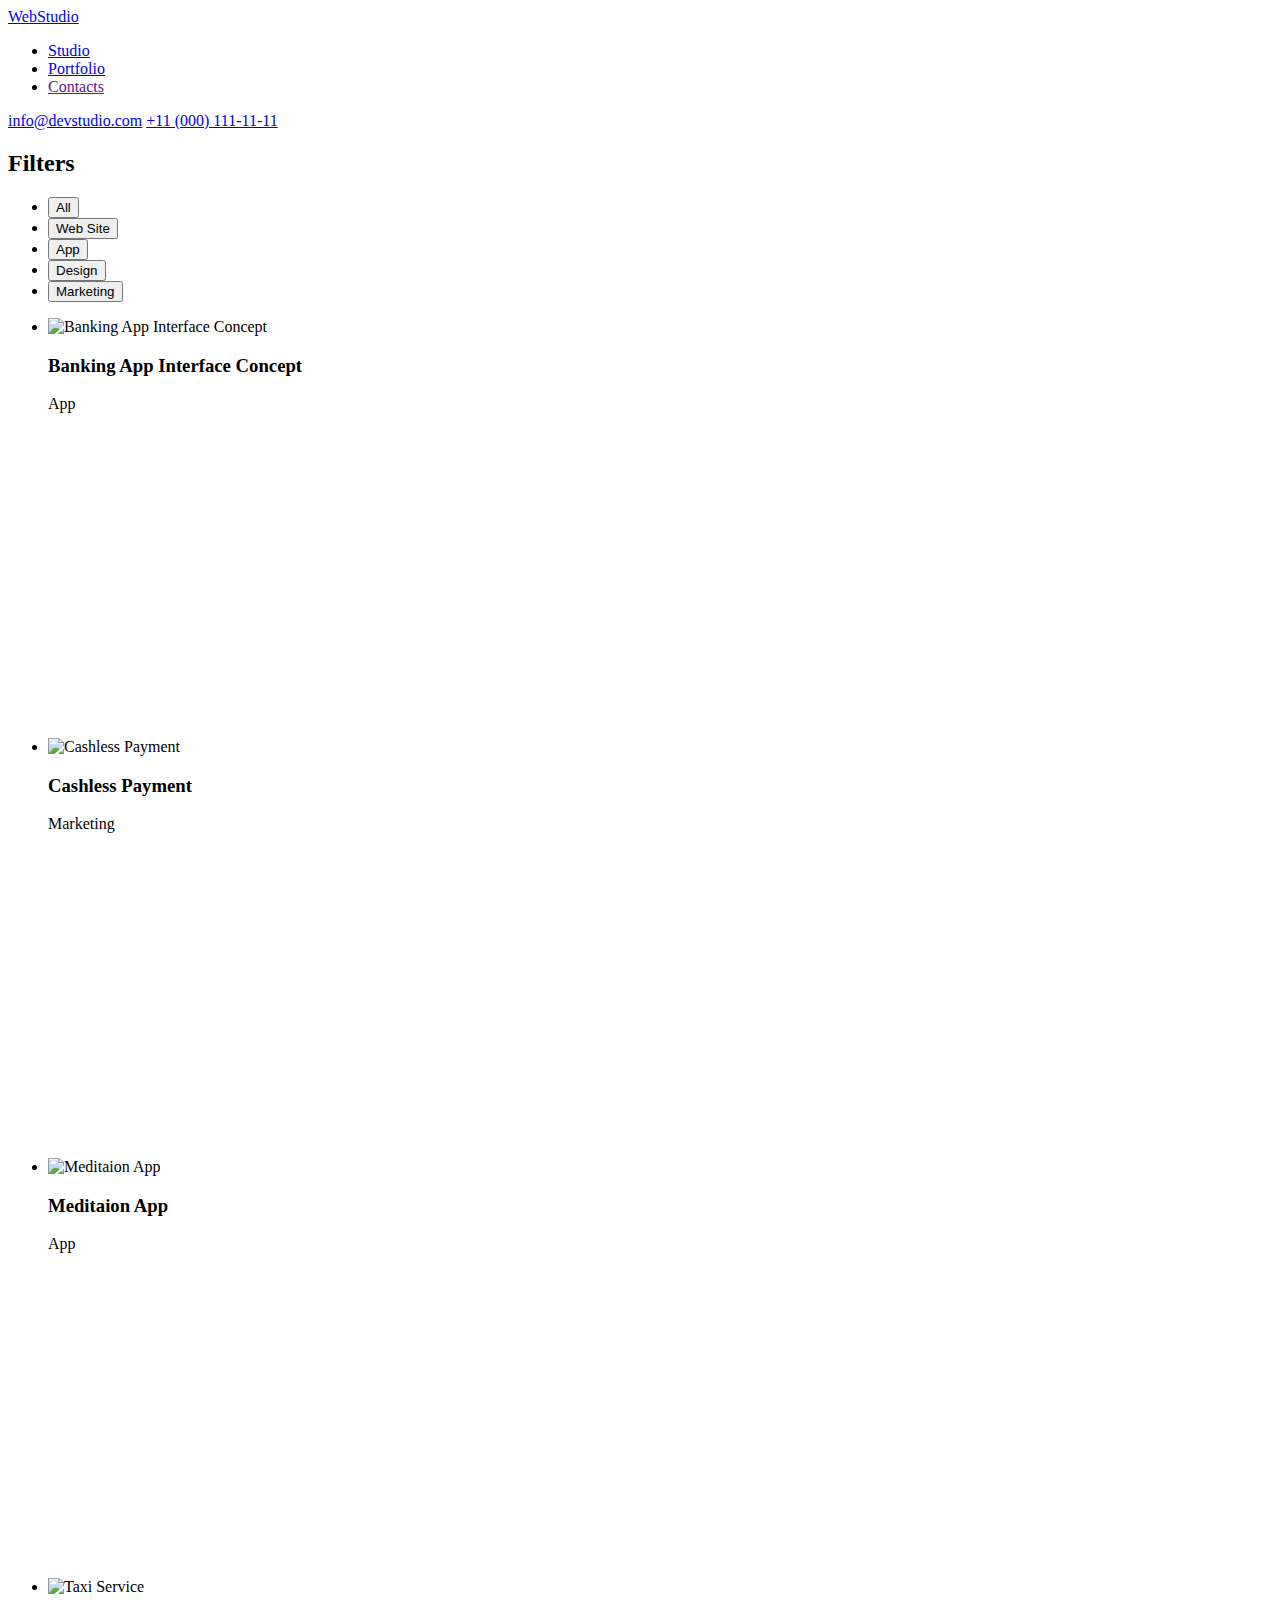
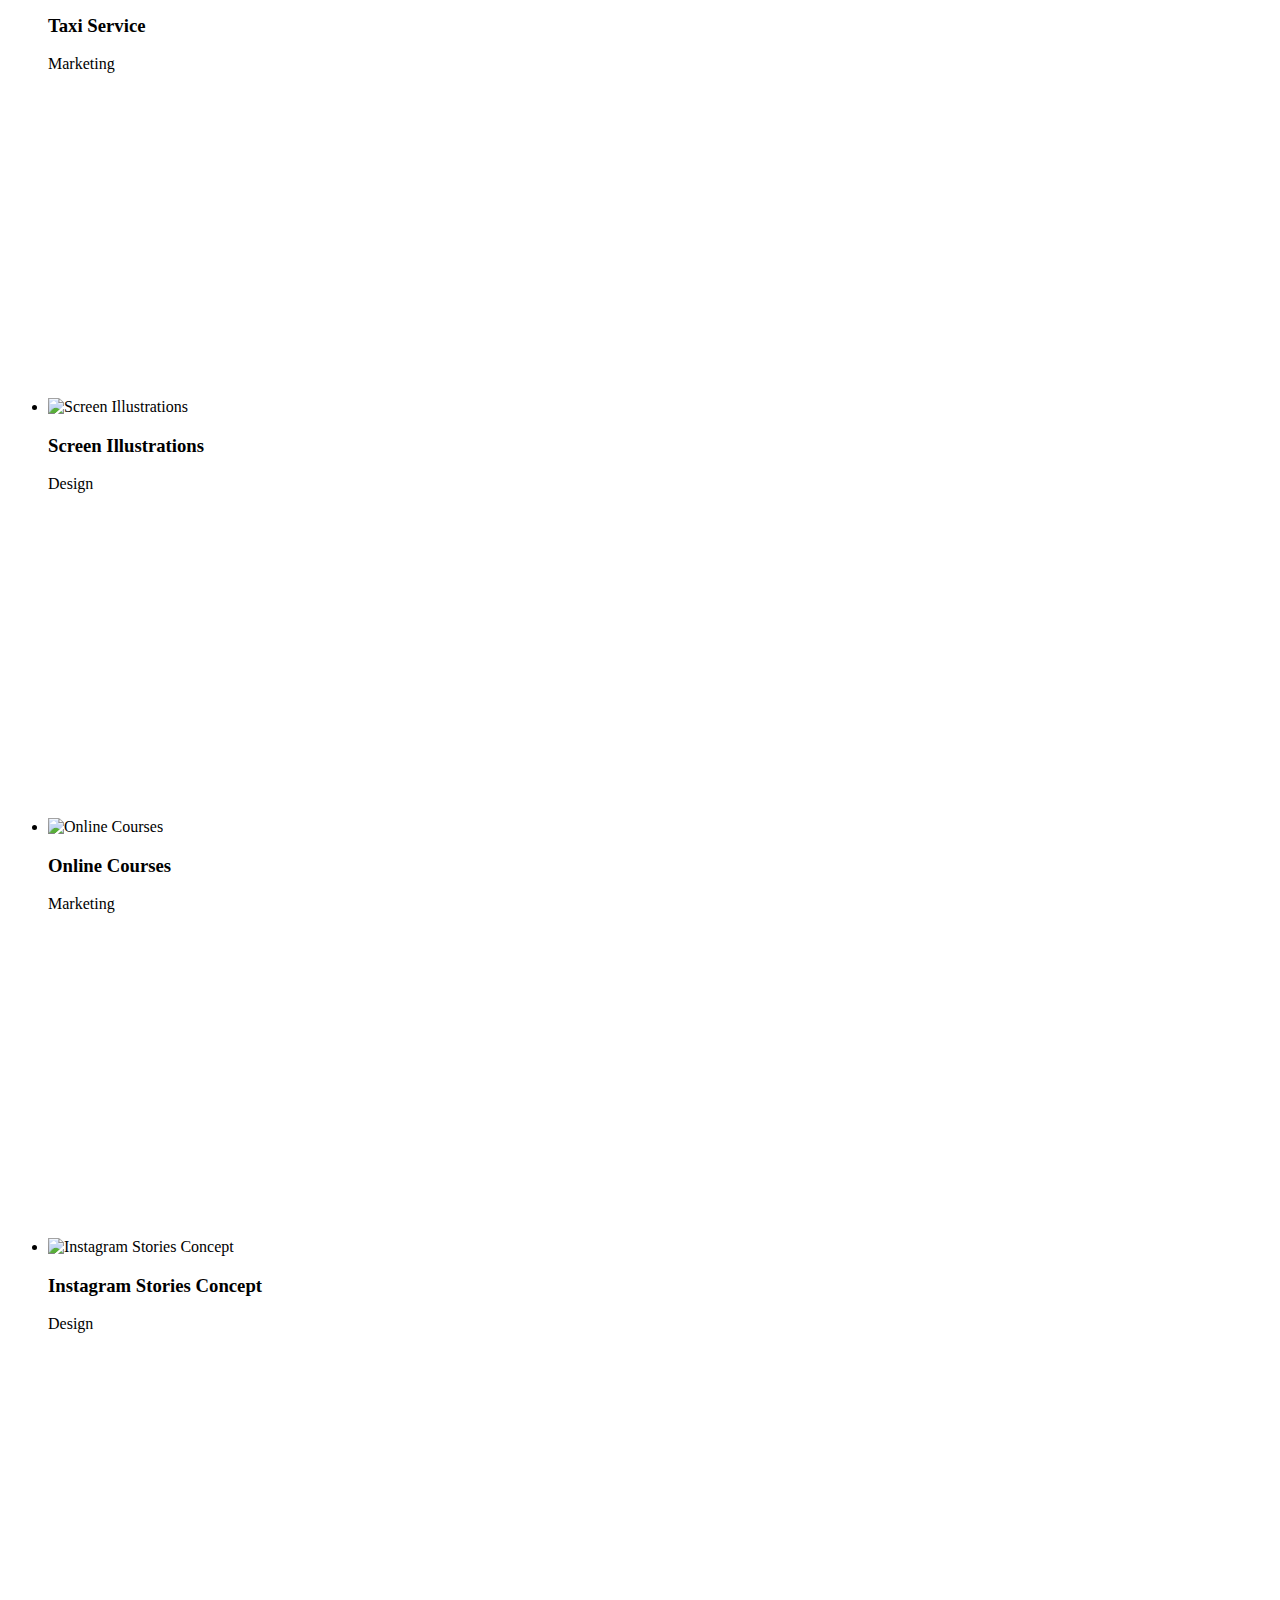
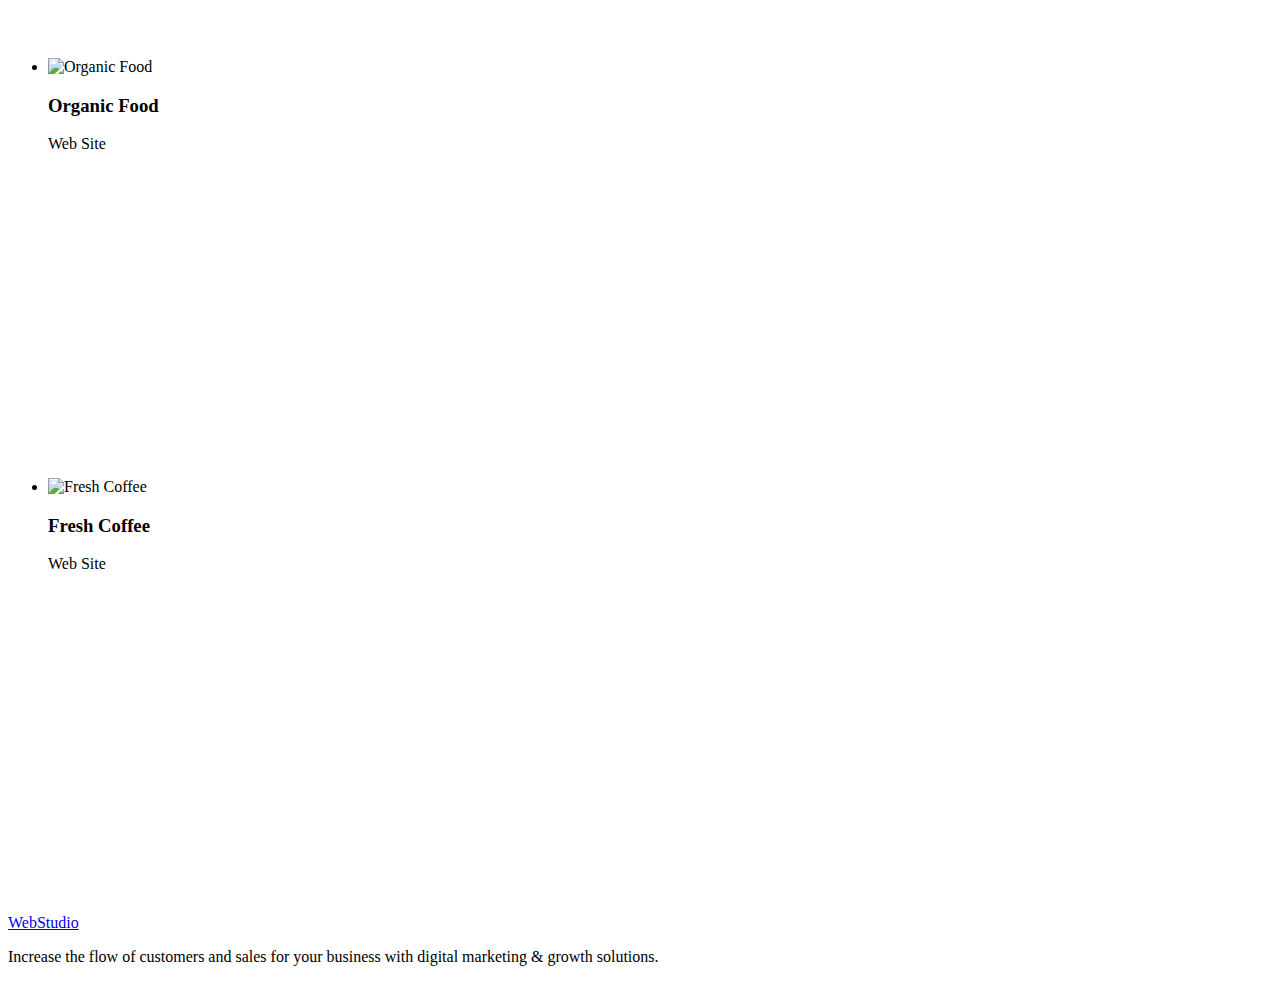
==== portfolio.html @ fdb26c15 "Create portfolio.html" ====
<!DOCTYPE html>
<html lang="en">
<head>
    <meta charset="UTF-8">
    <meta http-equiv="X-UA-Compatible" content="IE=edge">
    <meta name="viewport" content="width=device-width, initial-scale=1.0">
    <title>Portfolio</title>
    <link rel="preconnect" href="https://fonts.googleapis.com">
    <link rel="preconnect" href="https://fonts.gstatic.com" crossorigin>
    <link href="https://fonts.googleapis.com/css2?family=Raleway:wght@800&family=Roboto:wght@400;500;700;900&display=swap" rel="stylesheet">
    <link rel="stylesheet" href="./css/styles.css">
</head>
<body>
    <header class="header">
        <a class="text-logo link" id="top-logo" href="./index.html">Web<span class="header-logo">Studio</span></a>
        <nav class="header-nav">
            <ul class="menu-list list">
                <li class="menu-item"><a class="menu-link link" href="./index.html">Studio</a></li>
                <li class="menu-item"><a class="menu-link link" href="./portfolio.html">Portfolio</a></li>
                <li class="menu-item"><a class="menu-link link" href="">Contacts</a></li>
            </ul>
        </nav>
        <a class="header-contacts link" href="mailto:info@devstudio.com">info@devstudio.com</a>
        <a class="header-contacts link" href="tel:+110001111111">+11 (000) 111-11-11</a>
    </header>
    <main>
        <section class="filters">
            <h2 class="visually-hidden">Filters</h2>
            <ul class="list">
                <li><button class="filter-btn" type="button">All</button></li>
                <li><button class="filter-btn" type="button">Web Site</button></li>
                <li><button class="filter-btn" type="button">App</button></li>
                <li><button class="filter-btn" type="button">Design</button></li>
                <li><button class="filter-btn" type="button">Marketing</button></li>
            </ul>
            <ul class="list">
                <li class="project-card" style="width: 360px; height: 420px;">
                    <img src="./images/banking_app_interface_concept.jpg" alt="Banking App Interface Concept" style="width: 360px; height: 300px;">
                    <h3 class="sub-title">Banking App Interface Concept</h3>
                    <p class="regular-text">App</p>
                </li>
                <li class="project-card" style="width: 360px; height: 420px;">
                    <img src="./images/cashless_payment.jpg" alt="Cashless Payment" style="width: 360px; height: 300px;">
                    <h3 class="sub-title">Cashless Payment</h3>
                    <p class="regular-text">Marketing</p>
                </li>
                <li class="project-card" style="width: 360px; height: 420px;">
                    <img src="./images/meditaion_app.jpg" alt="Meditaion App" style="width: 360px; height: 300px;">
                    <h3 class="sub-title">Meditaion App</h3>
                    <p class="regular-text">App</p>
                </li>
                <li class="project-card" style="width: 360px; height: 420px;">
                    <img src="./images/taxi_service.jpg" alt="Taxi Service" style="width: 360px; height: 300px;">
                    <h3 class="sub-title">Taxi Service</h3>
                    <p class="regular-text">Marketing</p>
                </li>
                <li class="project-card" style="width: 360px; height: 420px;">
                    <img src="./images/screen_illustrations.jpg" alt="Screen Illustrations" style="width: 360px; height: 300px;">
                    <h3 class="sub-title">Screen Illustrations</h3>
                    <p class="regular-text">Design</p>
                </li>
                <li class="project-card" style="width: 360px; height: 420px;">
                    <img src="./images/online_courses.jpg" alt="Online Courses" style="width: 360px; height: 300px;">
                    <h3 class="sub-title">Online Courses</h3>
                    <p class="regular-text">Marketing</p>
                </li>
                <li class="project-card" style="width: 360px; height: 420px;">
                    <img src="./images/instagram_stories_concept.jpg" alt="Instagram Stories Concept" style="width: 360px; height: 300px;">
                    <h3 class="sub-title">Instagram Stories Concept</h3>
                    <p class="regular-text">Design</p>
                </li>
                <li class="project-card" style="width: 360px; height: 420px;">
                    <img src="./images/organic_food.jpg" alt="Organic Food" style="width: 360px; height: 300px;">
                    <h3 class="sub-title">Organic Food</h3>
                    <p class="regular-text">Web Site</p>
                </li>
                <li class="project-card" style="width: 360px; height: 420px;">
                    <img src="./images/fresh_coffee.jpg" alt="Fresh Coffee" style="width: 360px; height: 300px;">
                    <h3 class="sub-title">Fresh Coffee</h3>
                    <p class="regular-text">Web Site</p>
                </li>
            </ul>
        </section>
    </main>
    <footer class="footer">
        <a class="text-logo link" href="./index.html">Web<span class="footer-logo">Studio</span></a>
        <p class="footer-txt regular-text">Increase the flow of customers and sales for your business with digital marketing & growth solutions.</p>
    </footer>
</body>
</html>
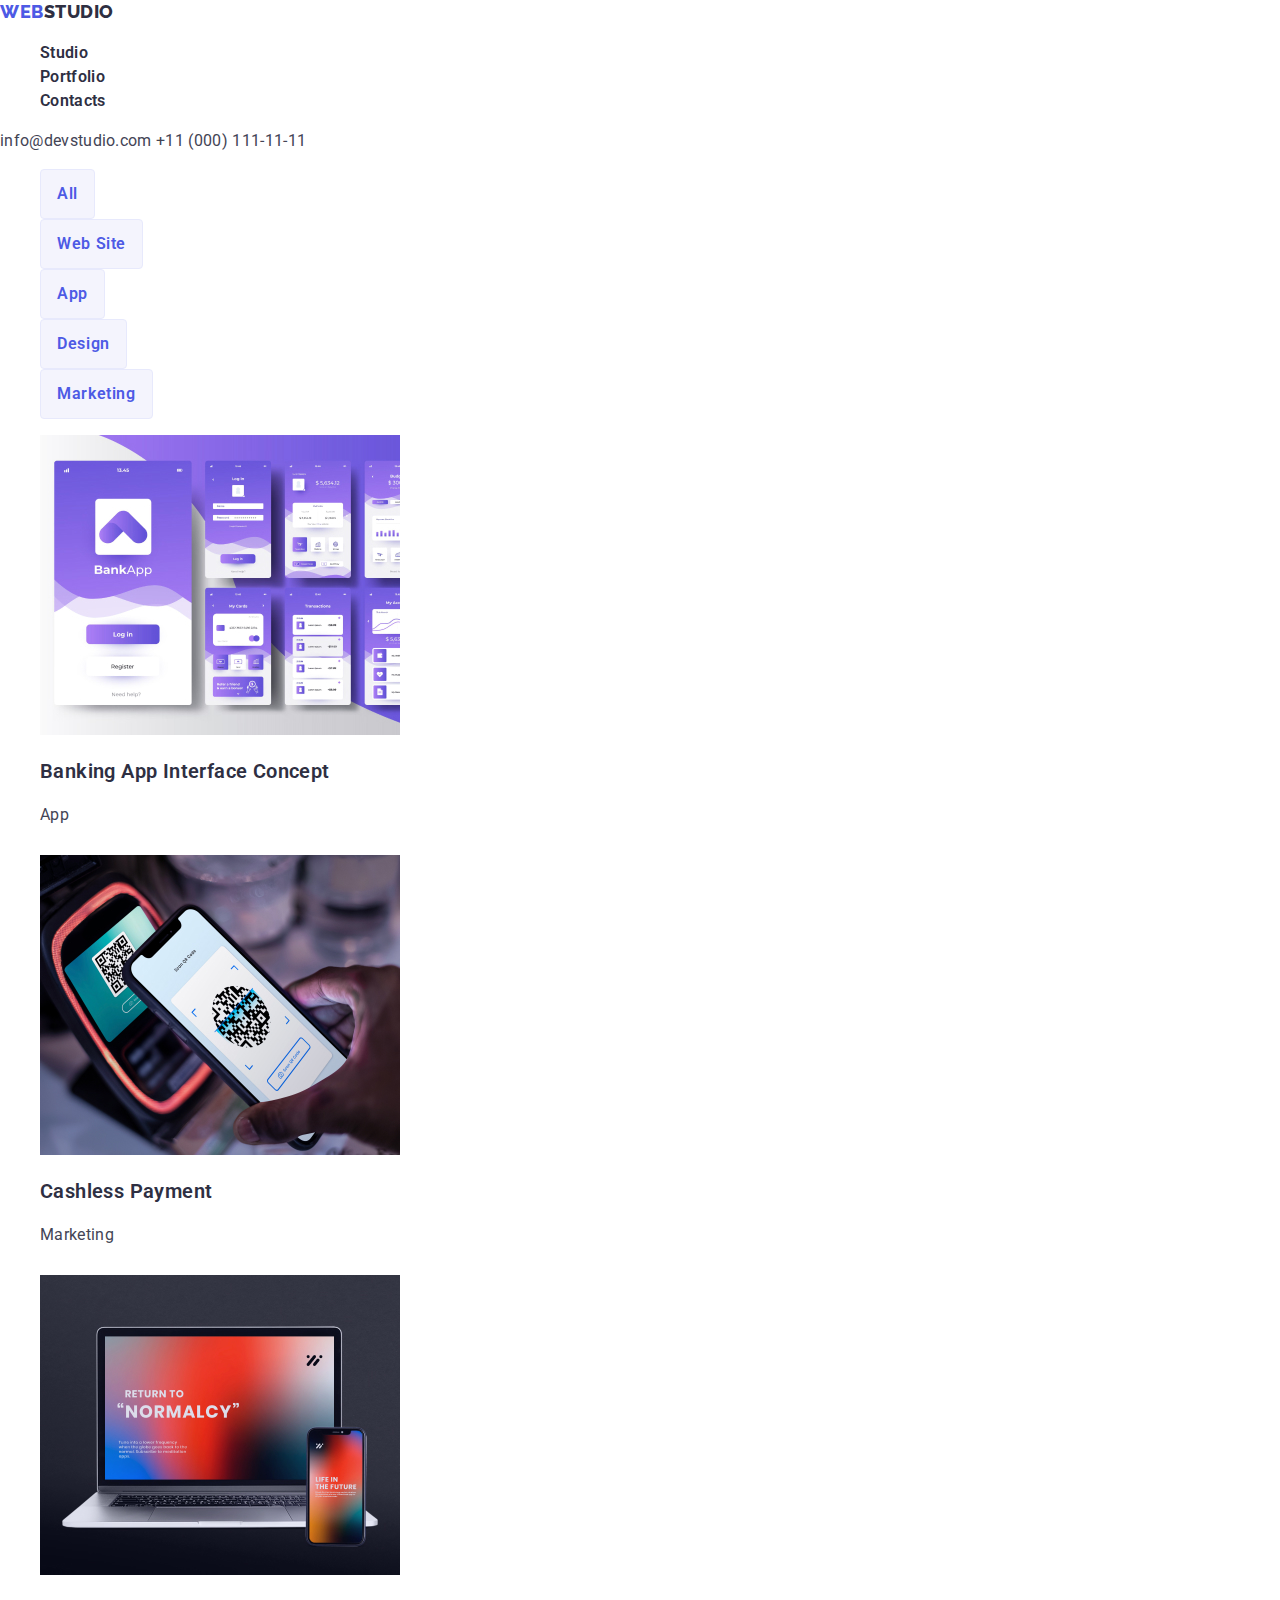
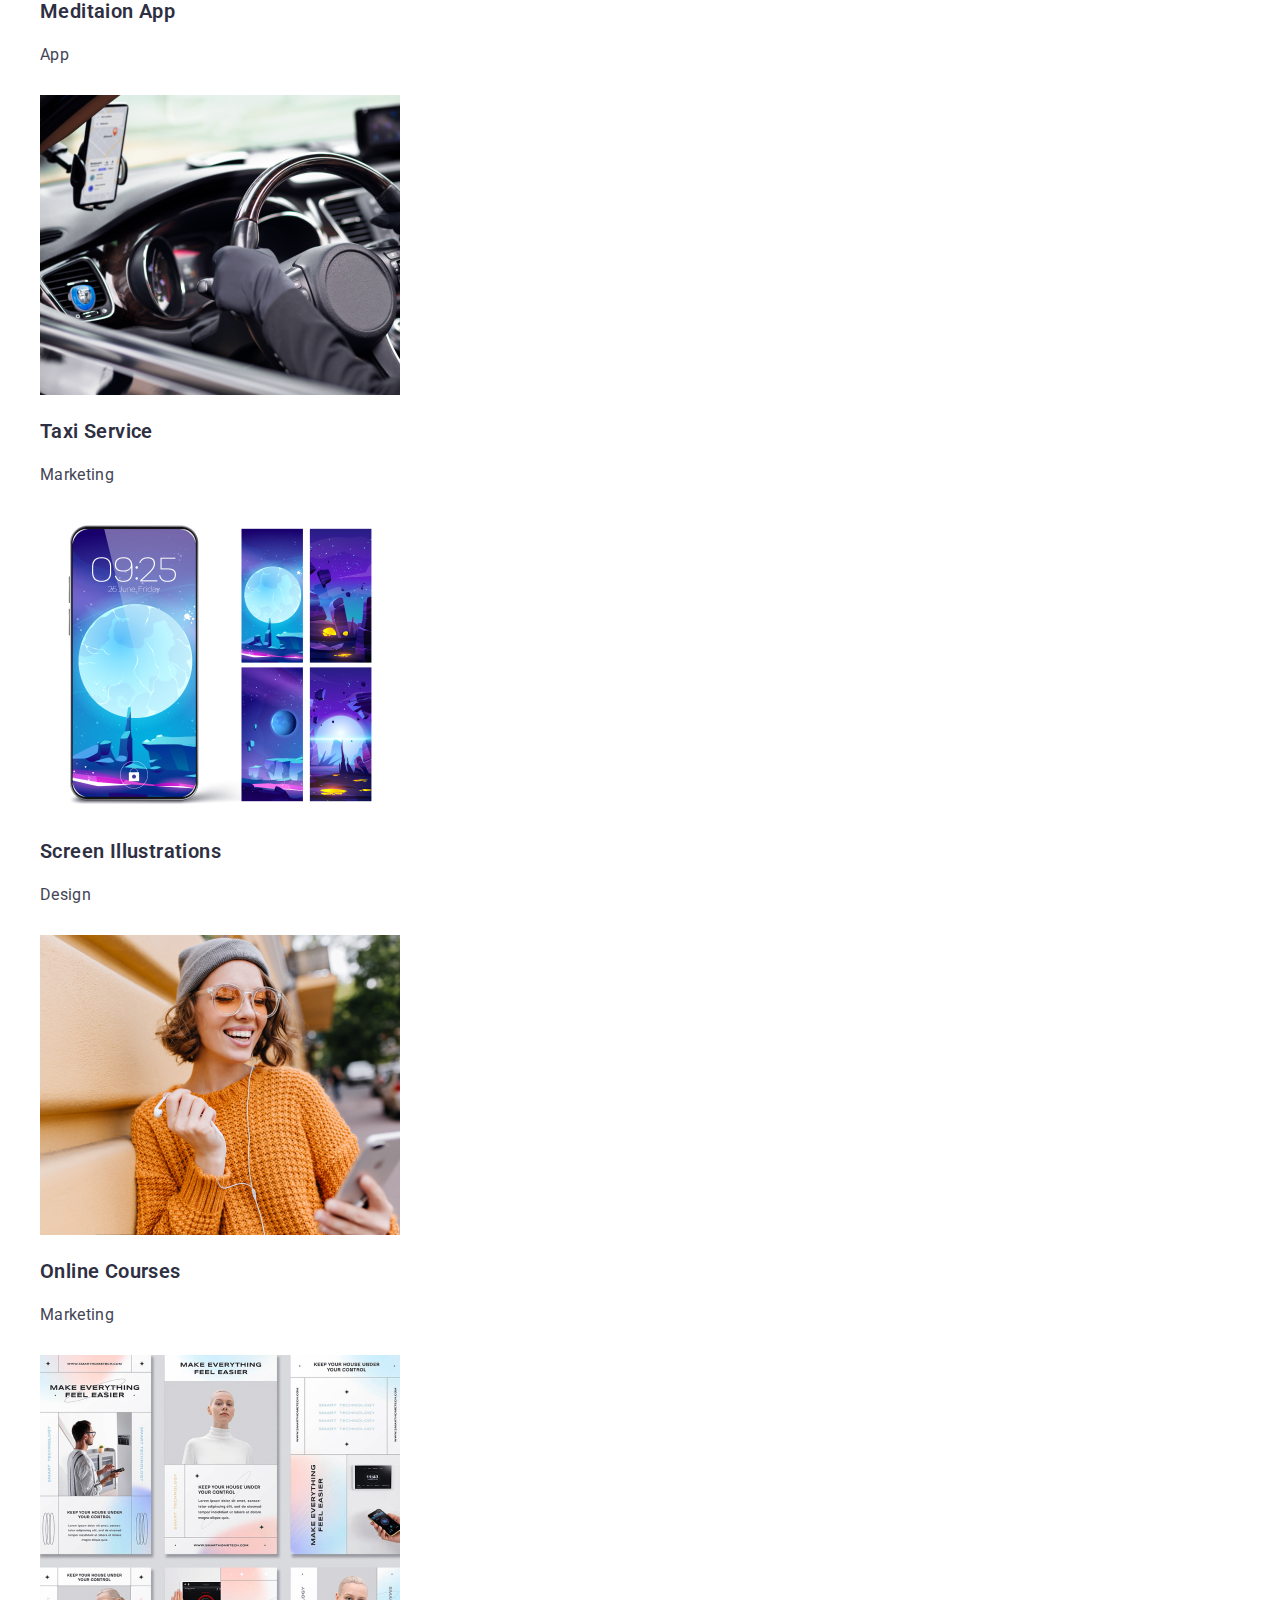
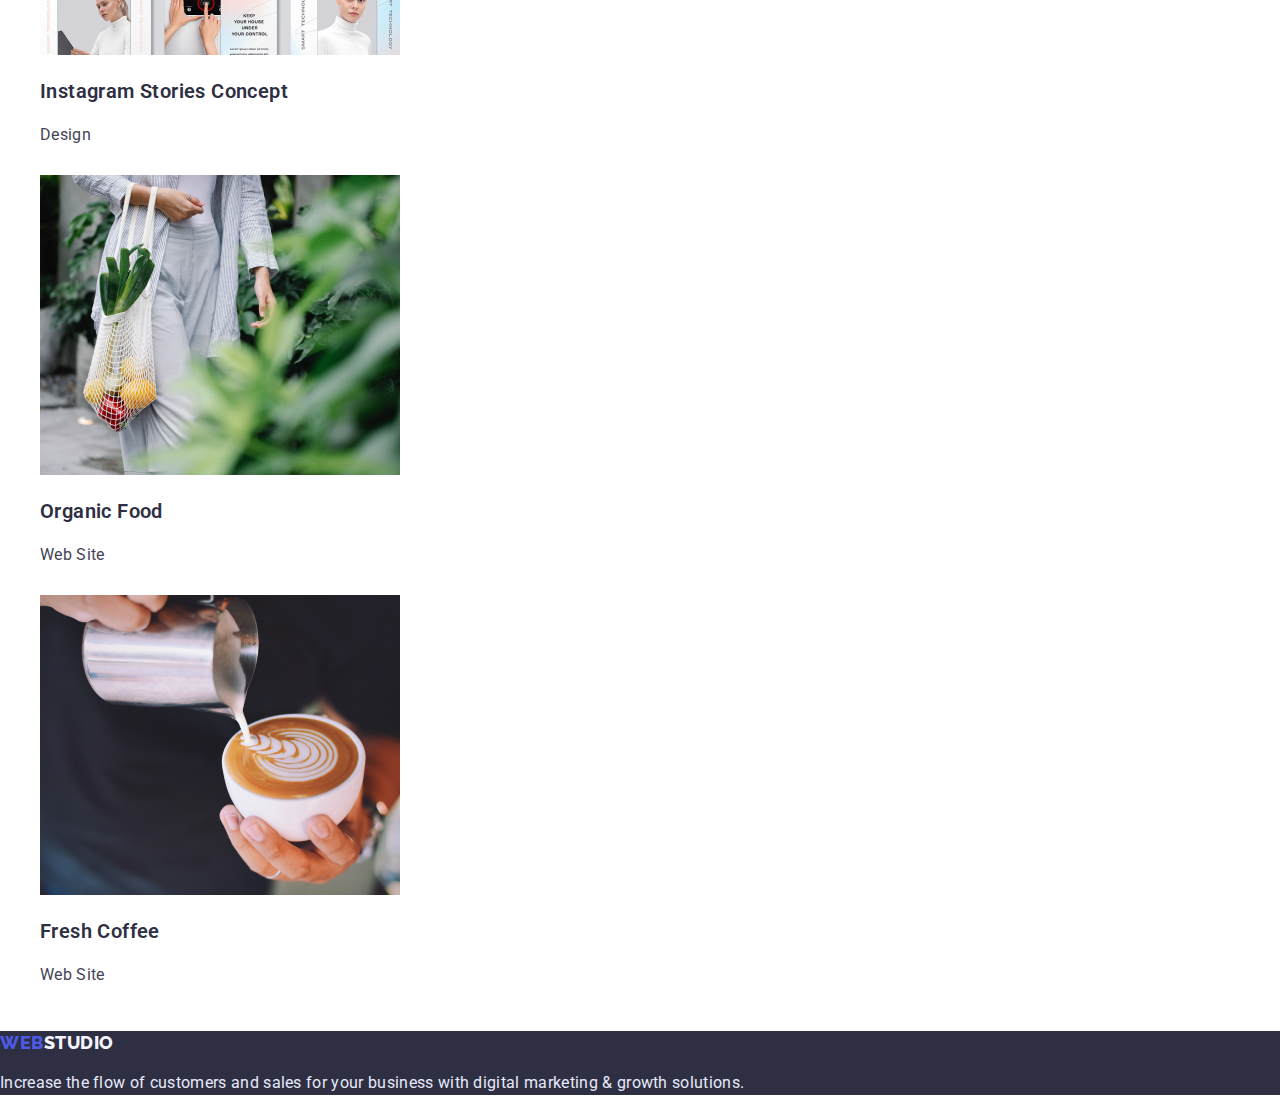
==== commit c1b78486: "Update portfolio.html" ====
--- a/portfolio.html
+++ b/portfolio.html
@@ -5,6 +5,7 @@
     <meta http-equiv="X-UA-Compatible" content="IE=edge">
     <meta name="viewport" content="width=device-width, initial-scale=1.0">
     <title>Portfolio</title>
+    <link rel="stylesheet" href="https://cdnjs.cloudflare.com/ajax/libs/modern-normalize/1.1.0/modern-normalize.min.css">
     <link rel="preconnect" href="https://fonts.googleapis.com">
     <link rel="preconnect" href="https://fonts.gstatic.com" crossorigin>
     <link href="https://fonts.googleapis.com/css2?family=Raleway:wght@800&family=Roboto:wght@400;500;700;900&display=swap" rel="stylesheet">
@@ -12,79 +13,103 @@
 </head>
 <body>
     <header class="header">
-        <a class="text-logo link" id="top-logo" href="./index.html">Web<span class="header-logo">Studio</span></a>
-        <nav class="header-nav">
-            <ul class="menu-list list">
-                <li class="menu-item"><a class="menu-link link" href="./index.html">Studio</a></li>
-                <li class="menu-item"><a class="menu-link link" href="./portfolio.html">Portfolio</a></li>
-                <li class="menu-item"><a class="menu-link link" href="">Contacts</a></li>
-            </ul>
-        </nav>
-        <a class="header-contacts link" href="mailto:info@devstudio.com">info@devstudio.com</a>
-        <a class="header-contacts link" href="tel:+110001111111">+11 (000) 111-11-11</a>
+        <div class="container">
+            <a class="text-logo link" id="top-logo" href="./index.html">Web<span class="header-logo">Studio</span></a>
+            <nav class="header-nav">
+                <ul class="menu-list list">
+                    <li class="menu-item"><a class="menu-link link" href="./index.html">Studio</a></li>
+                    <li class="menu-item"><a class="menu-link link" href="./portfolio.html">Portfolio</a></li>
+                    <li class="menu-item"><a class="menu-link link" href="">Contacts</a></li>
+                </ul>
+            </nav>
+            <a class="header-contacts link" href="mailto:info@devstudio.com">info@devstudio.com</a>
+            <a class="header-contacts link" href="tel:+110001111111">+11 (000) 111-11-11</a>
+        </div>
     </header>
     <main>
-        <section class="filters">
-            <h2 class="visually-hidden">Filters</h2>
-            <ul class="list">
-                <li><button class="filter-btn" type="button">All</button></li>
-                <li><button class="filter-btn" type="button">Web Site</button></li>
-                <li><button class="filter-btn" type="button">App</button></li>
-                <li><button class="filter-btn" type="button">Design</button></li>
-                <li><button class="filter-btn" type="button">Marketing</button></li>
-            </ul>
-            <ul class="list">
-                <li class="project-card" style="width: 360px; height: 420px;">
-                    <img src="./images/banking_app_interface_concept.jpg" alt="Banking App Interface Concept" style="width: 360px; height: 300px;">
-                    <h3 class="sub-title">Banking App Interface Concept</h3>
-                    <p class="regular-text">App</p>
-                </li>
-                <li class="project-card" style="width: 360px; height: 420px;">
-                    <img src="./images/cashless_payment.jpg" alt="Cashless Payment" style="width: 360px; height: 300px;">
-                    <h3 class="sub-title">Cashless Payment</h3>
-                    <p class="regular-text">Marketing</p>
-                </li>
-                <li class="project-card" style="width: 360px; height: 420px;">
-                    <img src="./images/meditaion_app.jpg" alt="Meditaion App" style="width: 360px; height: 300px;">
-                    <h3 class="sub-title">Meditaion App</h3>
-                    <p class="regular-text">App</p>
-                </li>
-                <li class="project-card" style="width: 360px; height: 420px;">
-                    <img src="./images/taxi_service.jpg" alt="Taxi Service" style="width: 360px; height: 300px;">
-                    <h3 class="sub-title">Taxi Service</h3>
-                    <p class="regular-text">Marketing</p>
-                </li>
-                <li class="project-card" style="width: 360px; height: 420px;">
-                    <img src="./images/screen_illustrations.jpg" alt="Screen Illustrations" style="width: 360px; height: 300px;">
-                    <h3 class="sub-title">Screen Illustrations</h3>
-                    <p class="regular-text">Design</p>
-                </li>
-                <li class="project-card" style="width: 360px; height: 420px;">
-                    <img src="./images/online_courses.jpg" alt="Online Courses" style="width: 360px; height: 300px;">
-                    <h3 class="sub-title">Online Courses</h3>
-                    <p class="regular-text">Marketing</p>
-                </li>
-                <li class="project-card" style="width: 360px; height: 420px;">
-                    <img src="./images/instagram_stories_concept.jpg" alt="Instagram Stories Concept" style="width: 360px; height: 300px;">
-                    <h3 class="sub-title">Instagram Stories Concept</h3>
-                    <p class="regular-text">Design</p>
-                </li>
-                <li class="project-card" style="width: 360px; height: 420px;">
-                    <img src="./images/organic_food.jpg" alt="Organic Food" style="width: 360px; height: 300px;">
-                    <h3 class="sub-title">Organic Food</h3>
-                    <p class="regular-text">Web Site</p>
-                </li>
-                <li class="project-card" style="width: 360px; height: 420px;">
-                    <img src="./images/fresh_coffee.jpg" alt="Fresh Coffee" style="width: 360px; height: 300px;">
-                    <h3 class="sub-title">Fresh Coffee</h3>
-                    <p class="regular-text">Web Site</p>
-                </li>
-            </ul>
-        </section>
+        <div class="container">
+            <section class="projects">
+                <h2 class="visually-hidden">Filters</h2>
+                <ul class="projects-filters list">
+                    <li><button class="filter-btn" type="button">All</button></li>
+                    <li><button class="filter-btn" type="button">Web Site</button></li>
+                    <li><button class="filter-btn" type="button">App</button></li>
+                    <li><button class="filter-btn" type="button">Design</button></li>
+                    <li><button class="filter-btn" type="button">Marketing</button></li>
+                </ul>
+                <ul class="project-cards list">
+                    <li class="card" style="width: 360px; height: 420px;">
+                        <img class="projects-img" src="./images/banking_app_interface_concept.jpg" alt="Banking App Interface Concept" style="max-width: 360px; height: 300px;">
+                        <div class="card-wrap">
+                            <h3 class="sub-title">Banking App Interface Concept</h3>
+                            <p class="regular-text">App</p>
+                        </div>                        
+                    </li>
+                    <li class="card" style="width: 360px; height: 420px;">
+                        <img class="projects-img" src="./images/cashless_payment.jpg" alt="Cashless Payment" style="max-width: 360px; height: 300px;">
+                        <div class="card-wrap">
+                            <h3 class="sub-title">Cashless Payment</h3>
+                            <p class="regular-text">Marketing</p>
+                        </div>                        
+                    </li>
+                    <li class="card" style="width: 360px; height: 420px;">
+                        <img class="projects-img" src="./images/meditaion_app.jpg" alt="Meditaion App" style="max-width: 360px; height: 300px;">
+                        <div class="card-wrap">
+                            <h3 class="sub-title">Meditaion App</h3>
+                            <p class="regular-text">App</p>
+                        </div>                        
+                    </li>
+                    <li class="card" style="width: 360px; height: 420px;">
+                        <img class="projects-img" src="./images/taxi_service.jpg" alt="Taxi Service" style="max-width: 360px; height: 300px;">
+                        <div class="card-wrap">
+                            <h3 class="sub-title">Taxi Service</h3>
+                            <p class="regular-text">Marketing</p>
+                        </div>                        
+                    </li>
+                    <li class="card" style="width: 360px; height: 420px;">
+                        <img class="projects-img" src="./images/screen_illustrations.jpg" alt="Screen Illustrations" style="max-width: 360px; height: 300px;">
+                        <div class="card-wrap">
+                            <h3 class="sub-title">Screen Illustrations</h3>
+                            <p class="regular-text">Design</p>
+                        </div>                        
+                    </li>
+                    <li class="card" style="width: 360px; height: 420px;">
+                        <img class="projects-img" src="./images/online_courses.jpg" alt="Online Courses" style="max-width: 360px; height: 300px;">
+                        <div class="card-wrap">
+                            <h3 class="sub-title">Online Courses</h3>
+                            <p class="regular-text">Marketing</p>
+                        </div>                        
+                    </li>
+                    <li class="card" style="width: 360px; height: 420px;">
+                        <img class="projects-img" src="./images/instagram_stories_concept.jpg" alt="Instagram Stories Concept" style="max-width: 360px; height: 300px;">
+                        <div class="card-wrap">
+                            <h3 class="sub-title">Instagram Stories Concept</h3>
+                            <p class="regular-text">Design</p>
+                        </div>                        
+                    </li>
+                    <li class="card" style="width: 360px; height: 420px;">
+                        <img class="projects-img" src="./images/organic_food.jpg" alt="Organic Food" style="max-width: 360px; height: 300px;">
+                        <div class="card-wrap">
+                            <h3 class="sub-title">Organic Food</h3>
+                            <p class="regular-text">Web Site</p>
+                        </div>                        
+                    </li>
+                    <li class="card" style="width: 360px; height: 420px;">
+                        <img class="projects-img" src="./images/fresh_coffee.jpg" alt="Fresh Coffee" style="max-width: 360px; height: 300px;">
+                        <div class="card-wrap">
+                            <h3 class="sub-title">Fresh Coffee</h3>
+                            <p class="regular-text">Web Site</p>
+                        </div>                        
+                    </li>
+                </ul>
+            </section>
+        </div>
     </main>
     <footer class="footer">
-        <a class="text-logo link" href="./index.html">Web<span class="footer-logo">Studio</span></a>
-        <p class="footer-txt regular-text">Increase the flow of customers and sales for your business with digital marketing & growth solutions.</p>
+        <div class="container">
+            <a class="text-logo link" href="./index.html">Web<span class="footer-logo">Studio</span></a>
+            <p class="footer-txt regular-text">Increase the flow of customers and sales for your business with digital marketing & growth solutions.</p>
+        </div>
     </footer>
 </body>
 </html>--- a/css/styles.css
+++ b/css/styles.css
@@ -0,0 +1,190 @@
+:root {
+    --primary-brand: #4D5AE5;
+    --dark: #2E2F42;
+}
+/* -------------------- CLOBAL TYPOGRAPHY -------------------- */
+body {
+    font-family: 'Roboto', sans-serif;
+    color: #434455;
+    font-size: 16px;
+}
+.title {
+    font-weight: 600;
+    font-size: 36px;
+    line-height: calc(40/36);
+    text-align: center;
+    text-transform: capitalize;
+    color: var(--dark);
+    letter-spacing: 0.02em;
+}
+.sub-title {
+    font-weight: 600;
+    font-size: 20px;
+    line-height: calc(24/20);
+    color: var(--dark);
+    letter-spacing: 0.02em;
+}
+.regular-text {
+    line-height: calc(24/16);
+    letter-spacing: 0.02em;
+}
+/* -------------------- AUXILIARY -------------------- */
+.visually-hidden {
+    position: absolute;
+    width: 1px;
+    height: 1px;
+    margin: -1px;
+    border: 0;
+    padding: 0;
+    white-space: nowrap;
+    clip-path: inset(100%);
+    clip: rect(0 0 0 0);
+    overflow: hidden;
+}
+.list {
+    list-style: none;
+}
+.link {
+    text-decoration: none;
+}
+/* -------------------- HEADER -------------------- */
+.header {
+    font-size: 16px;
+    line-height: calc(24/16);
+    letter-spacing: 0.02em;
+}
+.header-logo {
+    color: var(--dark);
+}
+.text-logo {
+    font-family: 'Raleway';
+    font-weight: 800;
+    font-size: 18px;
+    line-height: calc(24/18);
+    letter-spacing: 0.03em;
+    text-transform: uppercase;
+    color: var(--primary-brand);
+}
+.header-nav {
+}
+.menu {
+}
+.menu-list {
+}
+.menu-item {
+}
+.menu-link {
+    font-weight: 600;
+    color: var(--dark);
+}
+.menu-link:focus,
+.menu-link:hover, 
+.menu-link:active {
+    color: var(--primary-brand);
+}
+.header-contacts {
+    color: inherit;
+}
+.header-contacts:focus,
+.header-contacts:hover {
+    color: var(--primary-brand);
+}
+/* -------------------- HERO -------------------- */
+.hero{
+    background-color: var(--dark);
+}
+.hero-title {
+    font-weight: 600;
+    width: 495px;
+    height: 120px;
+    font-size: 56px;
+    line-height: calc(60/56);
+    text-align: center;
+    color: #FFFFFF;
+}
+.order-btn {
+    cursor: pointer;
+    padding: 16px 32px;
+    gap: 10px;
+    background: var(--primary-brand);
+    box-shadow: 0px 4px 4px rgba(0, 0, 0, 0.15);
+    border-radius: 4px;
+
+    font-family: inherit;
+    font-weight: 600;
+    font-size: 16px;
+    line-height: calc(19/16);
+    letter-spacing: 0.04em;
+    color: #FFFFFF;
+}
+.order-btn:hover,
+.order-btn:focus {
+    box-shadow: 0px 1px 6px rgba(46, 47, 66, 0.08), 0px 1px 1px rgba(46, 47, 66, 0.16), 0px 2px 1px rgba(46, 47, 66, 0.08);
+}
+.order-btn:active {
+    background: #404BBF;
+}
+/* -------------------- MERITS -------------------- */
+.merits {
+}
+.merits-list {
+}
+.merits-item {
+}
+/* -------------------- ACCOMPLISHMENTS -------------------- */
+.accomplishments {
+}
+/* -------------------- TEAM CARDS -------------------- */
+.team {
+    background: #F4F4FD;
+}
+.team-card {
+    background: #FFFFFF;
+    box-shadow: 0px 1px 6px rgba(46, 47, 66, 0.08), 0px 1px 1px rgba(46, 47, 66, 0.16), 0px 2px 1px rgba(46, 47, 66, 0.08);
+    border-radius: 0px 0px 4px 4px;
+}
+/* -------------------- PORTFOLIO -------------------- */
+.filter-btn {
+    cursor: pointer;
+    padding: 8px 16px;
+    height: 50px;
+    background: #F4F4FD;
+    border: 1px solid #E7E9FC;
+    border-radius: 4px;
+
+    font-family: inherit;
+    font-weight: 600;
+    font-size: 16px;
+    line-height: calc(24/16);
+    letter-spacing: 0.04em;
+    color: var(--primary-brand);
+}
+.filter-btn:hover,
+.filter-btn:focus {
+    background: var(--primary-brand);
+    box-shadow: 0px 3px 1px rgba(0, 0, 0, 0.1), 0px 2px 1px rgba(0, 0, 0, 0.08), 0px 2px 2px rgba(0, 0, 0, 0.12);
+    border-radius: 4px;
+    color: #FFFFFF;
+}
+.filter-btn:active {
+    background: #404BBF;
+}
+.project-card {
+    box-sizing: border-box;
+    background: #FFFFFF;
+    border: 0.5px solid #F4F4FD;
+    box-shadow: 0px 1px 6px rgba(46, 47, 66, 0.08);
+}
+.project-card:active {
+    box-shadow: 0px 1px 6px rgba(46, 47, 66, 0.08), 0px 1px 1px rgba(46, 47, 66, 0.16), 0px 2px 1px rgba(46, 47, 66, 0.08);
+}
+/* -------------------- FOOTER -------------------- */
+.footer {
+    background: var(--dark);
+}
+.footer-logo {
+    color: #F4F4FD;
+}
+.footer-txt {
+    color: #E7E9FC;
+}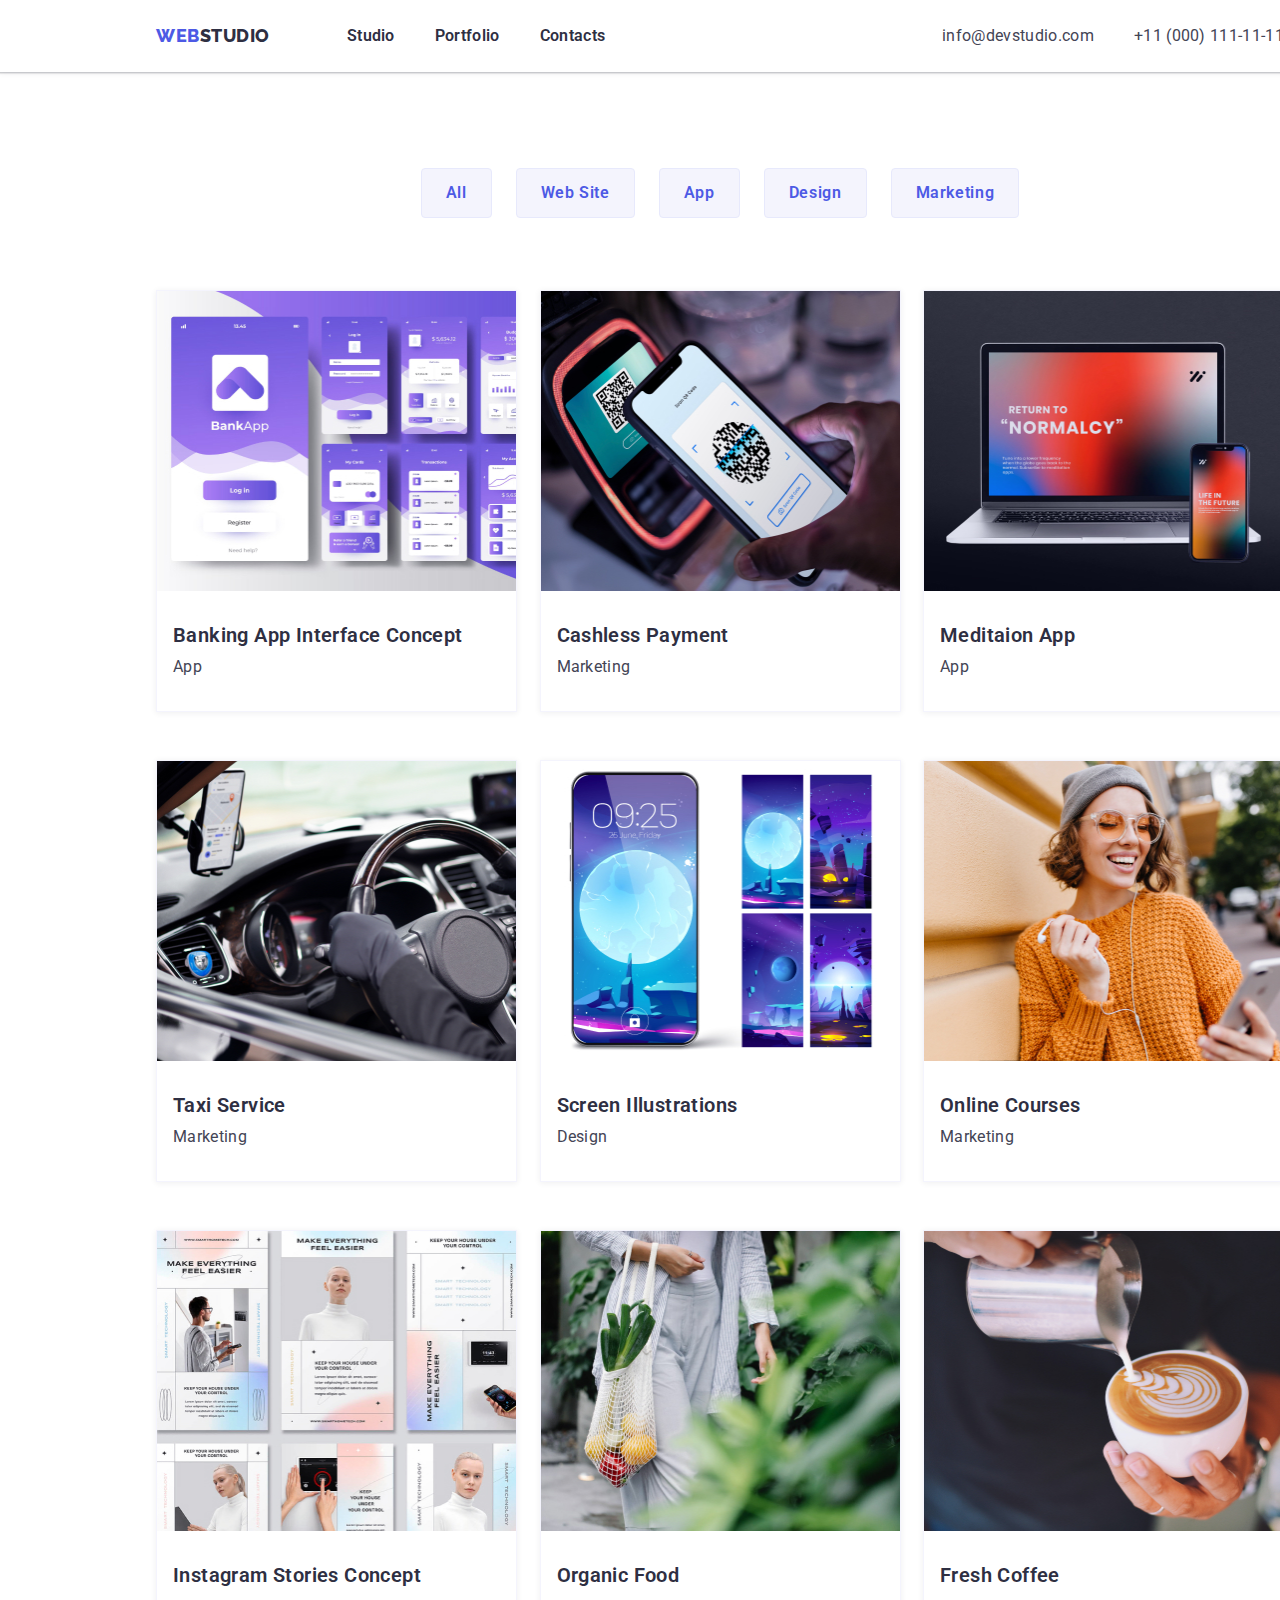
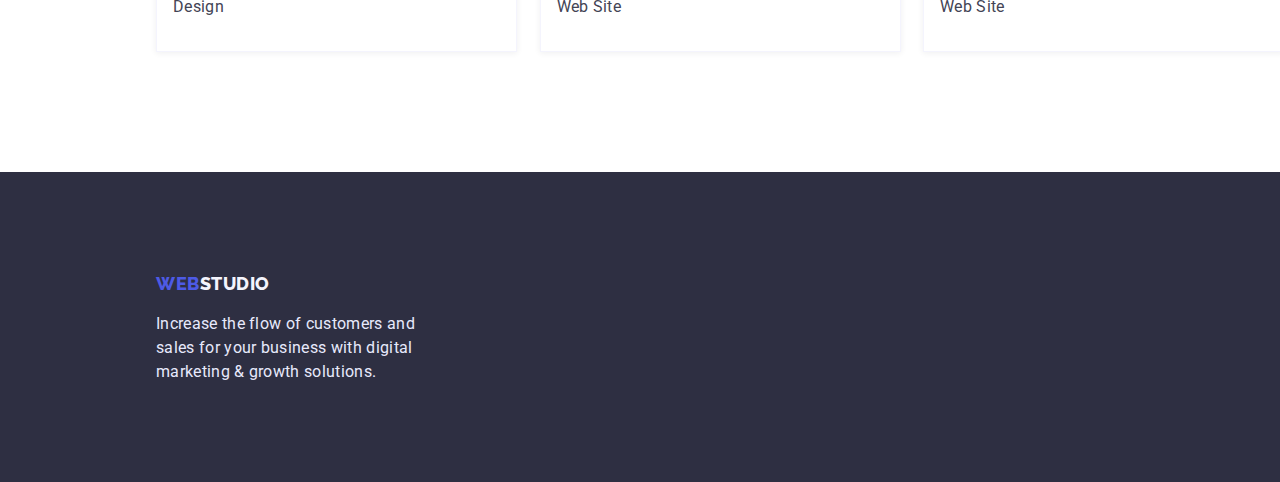
==== commit b37fda7c: "Update portfolio.html" ====
--- a/portfolio.html
+++ b/portfolio.html
@@ -27,8 +27,8 @@
         </div>
     </header>
     <main>
-        <div class="container">
-            <section class="projects">
+        <section class="section">
+            <div class="container projects">
                 <h2 class="visually-hidden">Filters</h2>
                 <ul class="projects-filters list">
                     <li><button class="filter-btn" type="button">All</button></li>
@@ -38,63 +38,63 @@
                     <li><button class="filter-btn" type="button">Marketing</button></li>
                 </ul>
                 <ul class="project-cards list">
-                    <li class="card" style="width: 360px; height: 420px;">
+                    <li class="card">
                         <img class="projects-img" src="./images/banking_app_interface_concept.jpg" alt="Banking App Interface Concept" style="max-width: 360px; height: 300px;">
                         <div class="card-wrap">
                             <h3 class="sub-title">Banking App Interface Concept</h3>
                             <p class="regular-text">App</p>
                         </div>                        
                     </li>
-                    <li class="card" style="width: 360px; height: 420px;">
+                    <li class="card">
                         <img class="projects-img" src="./images/cashless_payment.jpg" alt="Cashless Payment" style="max-width: 360px; height: 300px;">
                         <div class="card-wrap">
                             <h3 class="sub-title">Cashless Payment</h3>
                             <p class="regular-text">Marketing</p>
                         </div>                        
                     </li>
-                    <li class="card" style="width: 360px; height: 420px;">
+                    <li class="card">
                         <img class="projects-img" src="./images/meditaion_app.jpg" alt="Meditaion App" style="max-width: 360px; height: 300px;">
                         <div class="card-wrap">
                             <h3 class="sub-title">Meditaion App</h3>
                             <p class="regular-text">App</p>
                         </div>                        
                     </li>
-                    <li class="card" style="width: 360px; height: 420px;">
+                    <li class="card">
                         <img class="projects-img" src="./images/taxi_service.jpg" alt="Taxi Service" style="max-width: 360px; height: 300px;">
                         <div class="card-wrap">
                             <h3 class="sub-title">Taxi Service</h3>
                             <p class="regular-text">Marketing</p>
                         </div>                        
                     </li>
-                    <li class="card" style="width: 360px; height: 420px;">
+                    <li class="card">
                         <img class="projects-img" src="./images/screen_illustrations.jpg" alt="Screen Illustrations" style="max-width: 360px; height: 300px;">
                         <div class="card-wrap">
                             <h3 class="sub-title">Screen Illustrations</h3>
                             <p class="regular-text">Design</p>
                         </div>                        
                     </li>
-                    <li class="card" style="width: 360px; height: 420px;">
+                    <li class="card">
                         <img class="projects-img" src="./images/online_courses.jpg" alt="Online Courses" style="max-width: 360px; height: 300px;">
                         <div class="card-wrap">
                             <h3 class="sub-title">Online Courses</h3>
                             <p class="regular-text">Marketing</p>
                         </div>                        
                     </li>
-                    <li class="card" style="width: 360px; height: 420px;">
+                    <li class="card">
                         <img class="projects-img" src="./images/instagram_stories_concept.jpg" alt="Instagram Stories Concept" style="max-width: 360px; height: 300px;">
                         <div class="card-wrap">
                             <h3 class="sub-title">Instagram Stories Concept</h3>
                             <p class="regular-text">Design</p>
                         </div>                        
                     </li>
-                    <li class="card" style="width: 360px; height: 420px;">
+                    <li class="card">
                         <img class="projects-img" src="./images/organic_food.jpg" alt="Organic Food" style="max-width: 360px; height: 300px;">
                         <div class="card-wrap">
                             <h3 class="sub-title">Organic Food</h3>
                             <p class="regular-text">Web Site</p>
                         </div>                        
                     </li>
-                    <li class="card" style="width: 360px; height: 420px;">
+                    <li class="card">
                         <img class="projects-img" src="./images/fresh_coffee.jpg" alt="Fresh Coffee" style="max-width: 360px; height: 300px;">
                         <div class="card-wrap">
                             <h3 class="sub-title">Fresh Coffee</h3>
@@ -102,8 +102,8 @@
                         </div>                        
                     </li>
                 </ul>
-            </section>
-        </div>
+            </div>
+        </section>
     </main>
     <footer class="footer">
         <div class="container">
--- a/css/styles.css
+++ b/css/styles.css
@@ -1,6 +1,16 @@
 :root {
     --primary-brand: #4D5AE5;
     --dark: #2E2F42;
+}
+p, h1, h2, h3, h4, h5, h6 {
+    margin: 0;
+}
+ul, ol {
+    margin: 0;
+    padding-left: 0;
+}
+img {
+    display: block;
 }
 /* -------------------- CLOBAL TYPOGRAPHY -------------------- */
 body {
@@ -29,6 +39,13 @@
     letter-spacing: 0.02em;
 }
 /* -------------------- AUXILIARY -------------------- */
+.container {
+    width: 1440px;
+    padding-inline: 156px;
+    margin: 0 auto;
+}
+.section {
+}
 .visually-hidden {
     position: absolute;
     width: 1px;
@@ -43,6 +60,9 @@
 }
 .list {
     list-style: none;
+    display: flex;
+    flex-wrap: wrap;
+    justify-content: space-between;
 }
 .link {
     text-decoration: none;
@@ -52,6 +72,13 @@
     font-size: 16px;
     line-height: calc(24/16);
     letter-spacing: 0.02em;
+
+}
+.header > .container {
+    display: flex;
+    align-items: center;
+    padding-block: 24px;
+    box-shadow: 0px 2px 1px rgba(46, 47, 66, 0.08), 0px 1px 1px rgba(46, 47, 66, 0.16), 0px 1px 6px rgba(46, 47, 66, 0.08);
 }
 .header-logo {
     color: var(--dark);
@@ -64,12 +91,18 @@
     letter-spacing: 0.03em;
     text-transform: uppercase;
     color: var(--primary-brand);
+    margin-right: 77px;
 }
 .header-nav {
+    display: flex;
+    align-items: center;
+    margin-right: auto;
 }
 .menu {
 }
 .menu-list {
+    display: flex;
+    gap: 40px;
 }
 .menu-item {
 }
@@ -85,27 +118,39 @@
 .header-contacts {
     color: inherit;
 }
+.header-contacts:last-child {
+    margin-left: 40px;
+}
 .header-contacts:focus,
 .header-contacts:hover {
     color: var(--primary-brand);
 }
 /* -------------------- HERO -------------------- */
-.hero{
+.hero {
     background-color: var(--dark);
+    padding-block: 192px;
+}
+.hero > .section {
+    display: flex;
+    flex-direction: column;
+    align-items: center;
 }
 .hero-title {
     font-weight: 600;
     width: 495px;
-    height: 120px;
     font-size: 56px;
     line-height: calc(60/56);
     text-align: center;
     color: #FFFFFF;
+    margin-bottom: 48px;
 }
 .order-btn {
+    min-width: 170px;
+    height: 51px;
+    display: flex;
+    justify-content: center;
+    align-items: center;
     cursor: pointer;
-    padding: 16px 32px;
-    gap: 10px;
     background: var(--primary-brand);
     box-shadow: 0px 4px 4px rgba(0, 0, 0, 0.15);
     border-radius: 4px;
@@ -125,29 +170,62 @@
     background: #404BBF;
 }
 /* -------------------- MERITS -------------------- */
-.merits {
+.merits > .section {
+    padding-block: 120px;
 }
 .merits-list {
 }
 .merits-item {
+    display: flex;
+    flex-direction: column;
+    justify-content: space-between;
 }
 /* -------------------- ACCOMPLISHMENTS -------------------- */
 .accomplishments {
+    padding-bottom: 120px;
+}
+.accomplishments > .section > .title {
+    margin-bottom: 72px;
 }
 /* -------------------- TEAM CARDS -------------------- */
 .team {
     background: #F4F4FD;
+    padding-block: 120px;
+}
+.team > .section > .title {
+    margin-bottom: 72px;
 }
 .team-card {
     background: #FFFFFF;
     box-shadow: 0px 1px 6px rgba(46, 47, 66, 0.08), 0px 1px 1px rgba(46, 47, 66, 0.16), 0px 2px 1px rgba(46, 47, 66, 0.08);
     border-radius: 0px 0px 4px 4px;
 }
+.team-card > .card-wrap {
+    display: flex;
+    flex-direction: column;
+    justify-content: center;
+    align-items: center;
+    gap: 8px;
+    margin-block: 32px;
+    margin-inline: 16px;
+}
 /* -------------------- PORTFOLIO -------------------- */
+.projects {
+    padding-top: 96px;
+    padding-bottom: 120px;
+}
+.projects-filters {
+    justify-content: center;
+    margin-bottom: 72px;
+    gap: 24px;
+}
 .filter-btn {
+    display: flex;
+    box-sizing: border-box;
     cursor: pointer;
-    padding: 8px 16px;
-    height: 50px;
+    align-items: center;
+    padding-inline: 24px;
+    padding-block: 12px;
     background: #F4F4FD;
     border: 1px solid #E7E9FC;
     border-radius: 4px;
@@ -169,22 +247,44 @@
 .filter-btn:active {
     background: #404BBF;
 }
-.project-card {
-    box-sizing: border-box;
+.project-cards {
+}
+.card:nth-last-child(n+4) {
+    margin-bottom: 48px;
+}
+.card {
     background: #FFFFFF;
     border: 0.5px solid #F4F4FD;
     box-shadow: 0px 1px 6px rgba(46, 47, 66, 0.08);
 }
-.project-card:active {
+.card > .card-wrap {
+    display: flex;
+    flex-direction: column;
+    gap: 8px;
+    margin-block: 32px;
+    padding-inline: 16px;
+}
+.card:active {
     box-shadow: 0px 1px 6px rgba(46, 47, 66, 0.08), 0px 1px 1px rgba(46, 47, 66, 0.16), 0px 2px 1px rgba(46, 47, 66, 0.08);
 }
+.projects-img {
+    width: 359px;
+    background: #4D5AE5;
+    background-blend-mode: soft-light;
+    mix-blend-mode: normal;
+}
 /* -------------------- FOOTER -------------------- */
-.footer {
+.footer > .container {
     background: var(--dark);
+    padding-block: 100px;
+    height: 310px;
 }
 .footer-logo {
     color: #F4F4FD;
+
 }
 .footer-txt {
+    width: 264px;
     color: #E7E9FC;
+    margin-top: 16px;
 }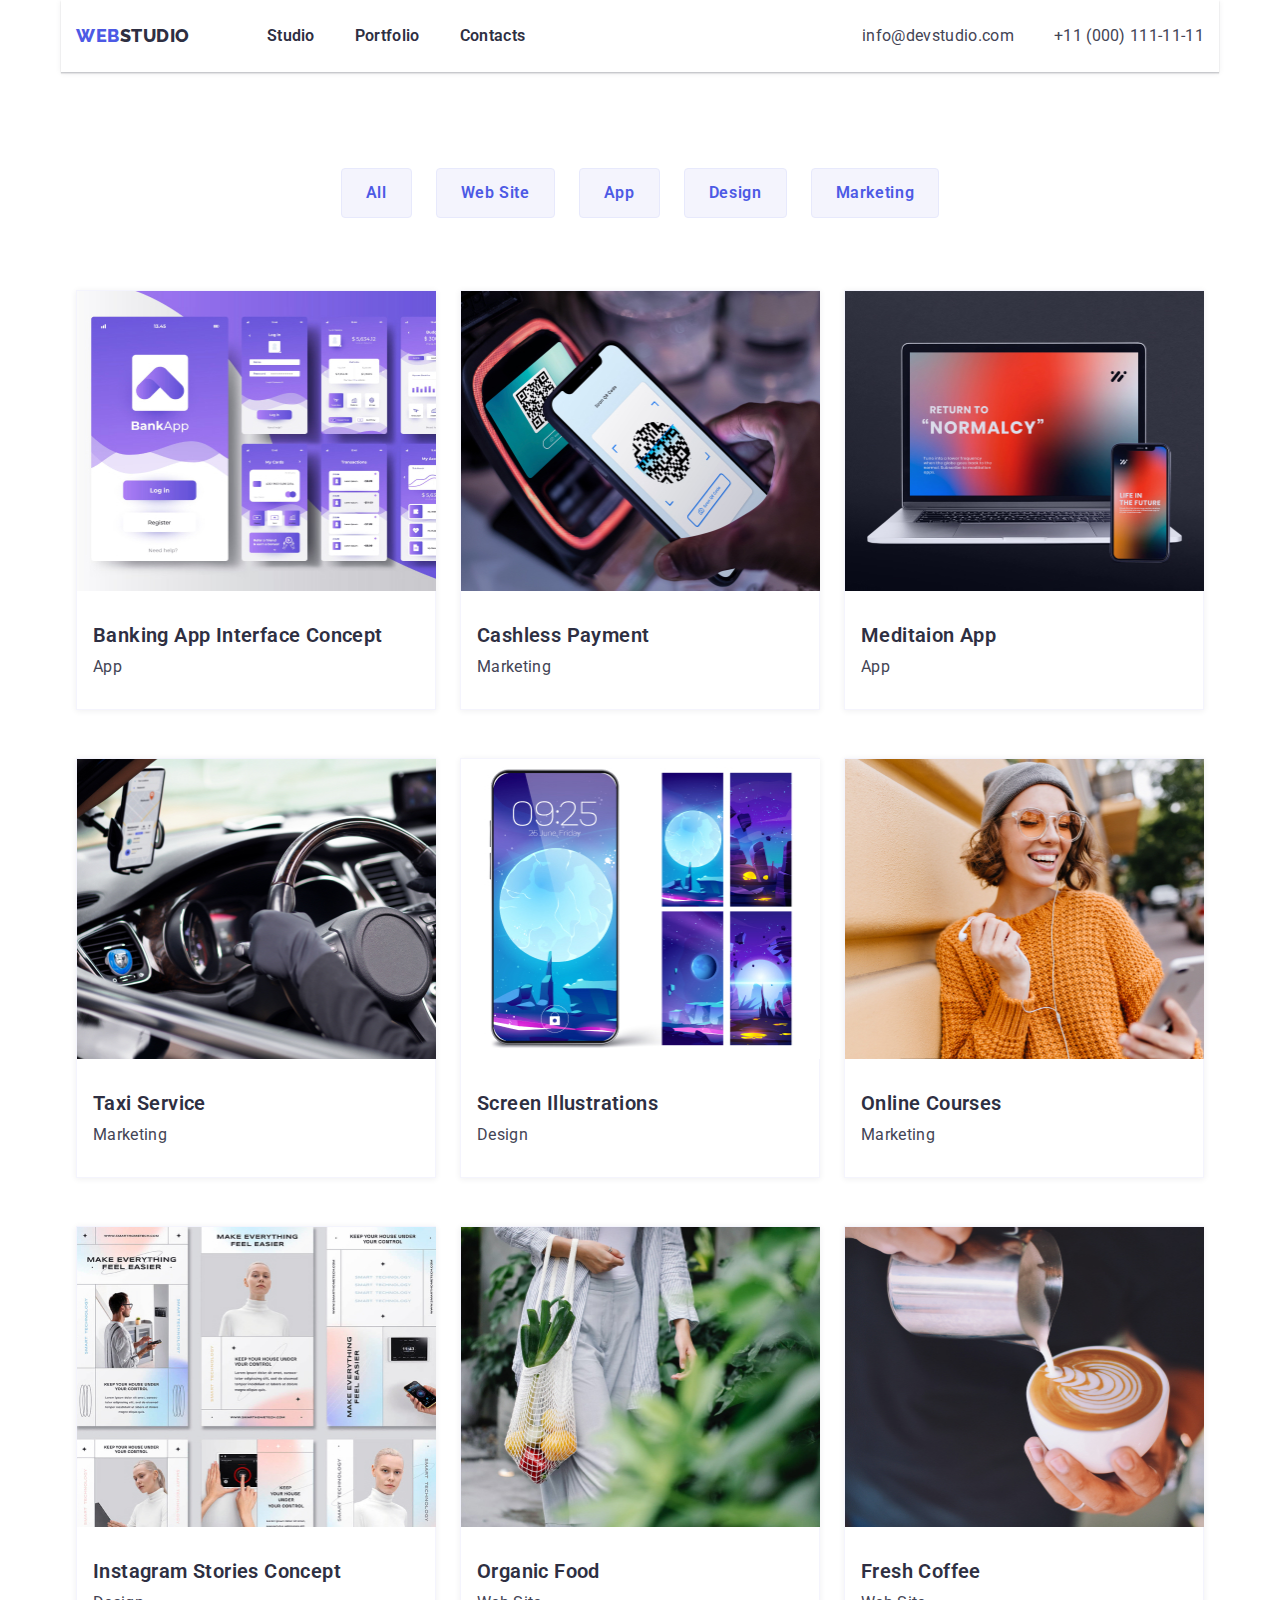
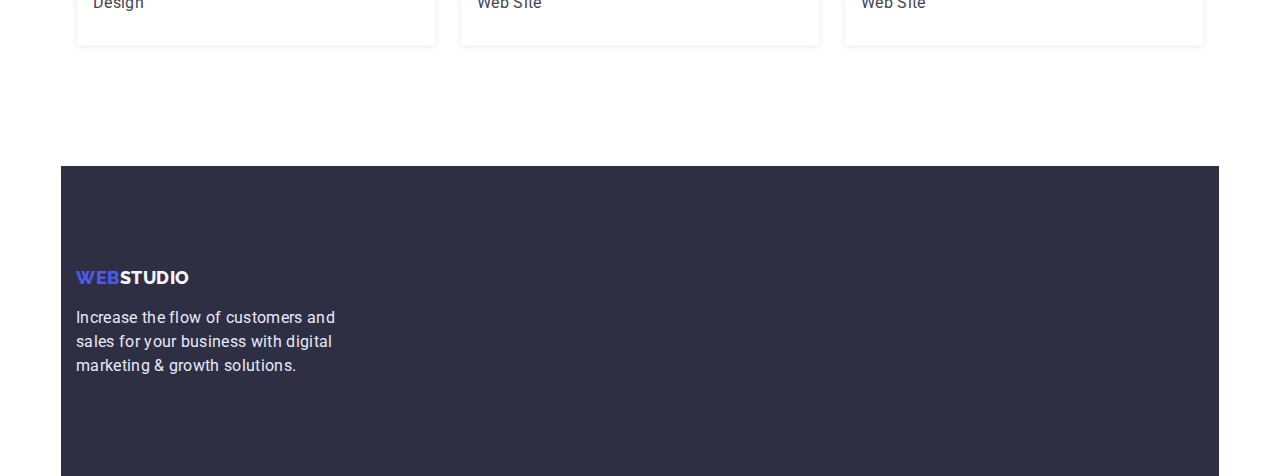
==== commit e0d67d55: "Update portfolio.html" ====
--- a/portfolio.html
+++ b/portfolio.html
@@ -27,8 +27,8 @@
         </div>
     </header>
     <main>
-        <section class="section">
-            <div class="container projects">
+        <section class="section projects">
+            <div class="container">
                 <h2 class="visually-hidden">Filters</h2>
                 <ul class="projects-filters list">
                     <li><button class="filter-btn" type="button">All</button></li>
--- a/css/styles.css
+++ b/css/styles.css
@@ -40,8 +40,8 @@
 }
 /* -------------------- AUXILIARY -------------------- */
 .container {
-    width: 1440px;
-    padding-inline: 156px;
+    width: 1158px;
+    padding-inline: 15px;
     margin: 0 auto;
 }
 .section {
@@ -130,7 +130,7 @@
     background-color: var(--dark);
     padding-block: 192px;
 }
-.hero > .section {
+.section > .hero {
     display: flex;
     flex-direction: column;
     align-items: center;
@@ -170,7 +170,7 @@
     background: #404BBF;
 }
 /* -------------------- MERITS -------------------- */
-.merits > .section {
+.section > .merits {
     padding-block: 120px;
 }
 .merits-list {
@@ -184,18 +184,20 @@
 .accomplishments {
     padding-bottom: 120px;
 }
-.accomplishments > .section > .title {
+.section > .accomplishments > .title {
     margin-bottom: 72px;
 }
 /* -------------------- TEAM CARDS -------------------- */
+.section > .team > .title {
+    margin-bottom: 72px;
+}
 .team {
     background: #F4F4FD;
     padding-block: 120px;
 }
-.team > .section > .title {
-    margin-bottom: 72px;
-}
 .team-card {
+    width: 265px; 
+    height: 380px;
     background: #FFFFFF;
     box-shadow: 0px 1px 6px rgba(46, 47, 66, 0.08), 0px 1px 1px rgba(46, 47, 66, 0.16), 0px 2px 1px rgba(46, 47, 66, 0.08);
     border-radius: 0px 0px 4px 4px;
@@ -253,6 +255,8 @@
     margin-bottom: 48px;
 }
 .card {
+    width: 360px; 
+    height: 420px;
     background: #FFFFFF;
     border: 0.5px solid #F4F4FD;
     box-shadow: 0px 1px 6px rgba(46, 47, 66, 0.08);
@@ -261,7 +265,7 @@
     display: flex;
     flex-direction: column;
     gap: 8px;
-    margin-block: 32px;
+    padding-block: 32px;
     padding-inline: 16px;
 }
 .card:active {
@@ -281,7 +285,6 @@
 }
 .footer-logo {
     color: #F4F4FD;
-
 }
 .footer-txt {
     width: 264px;
